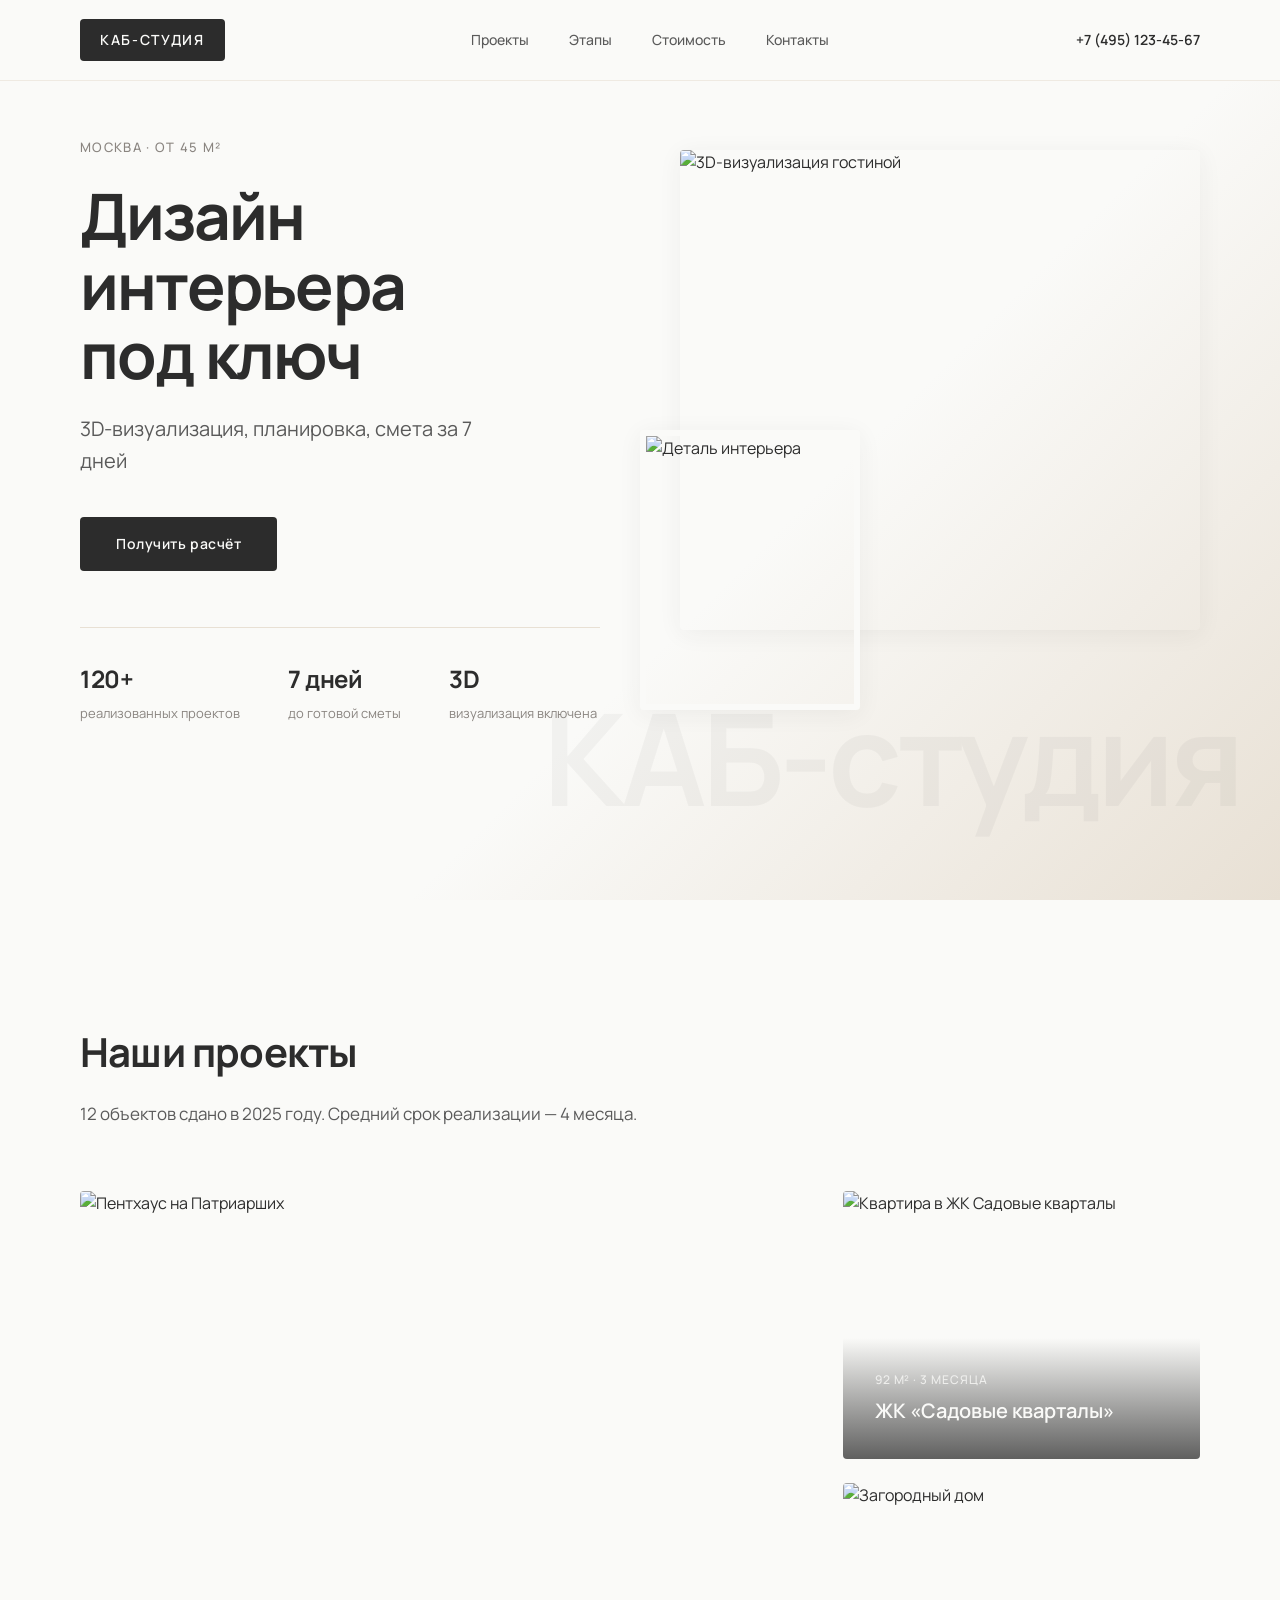
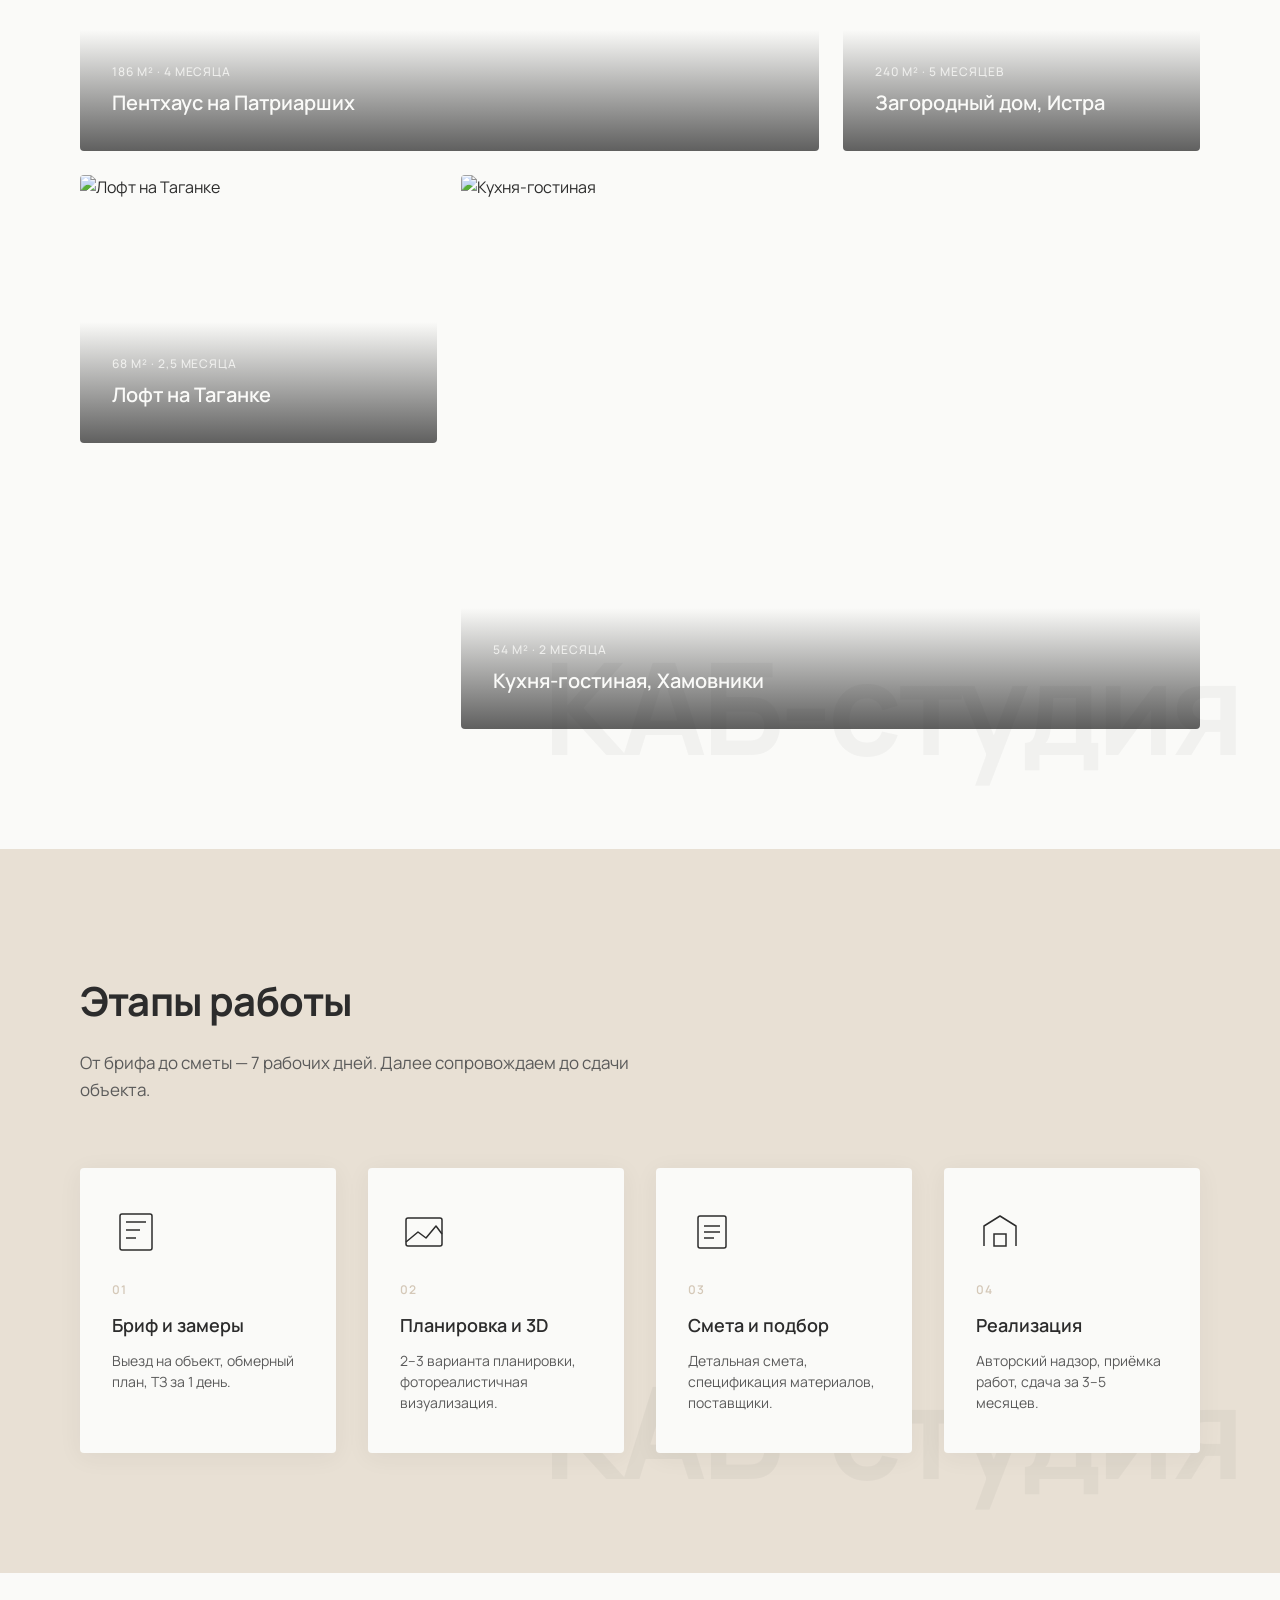
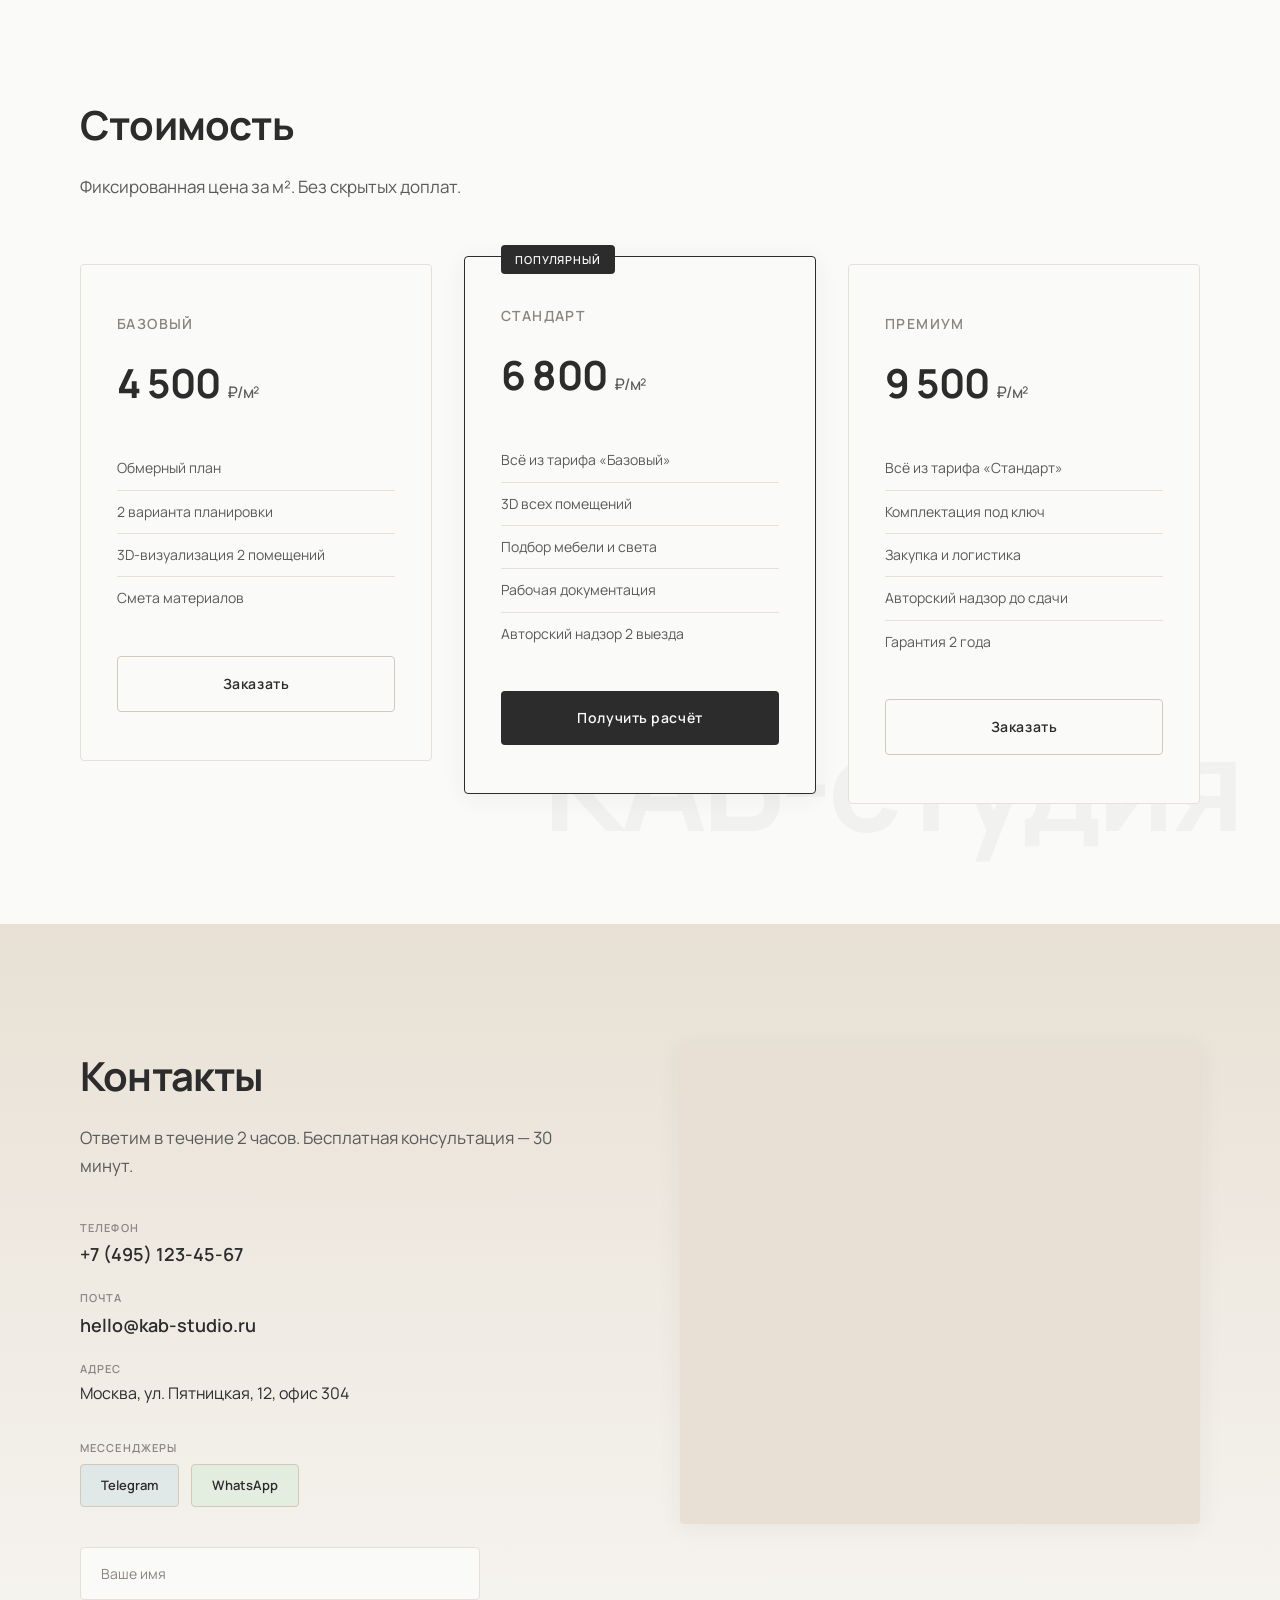
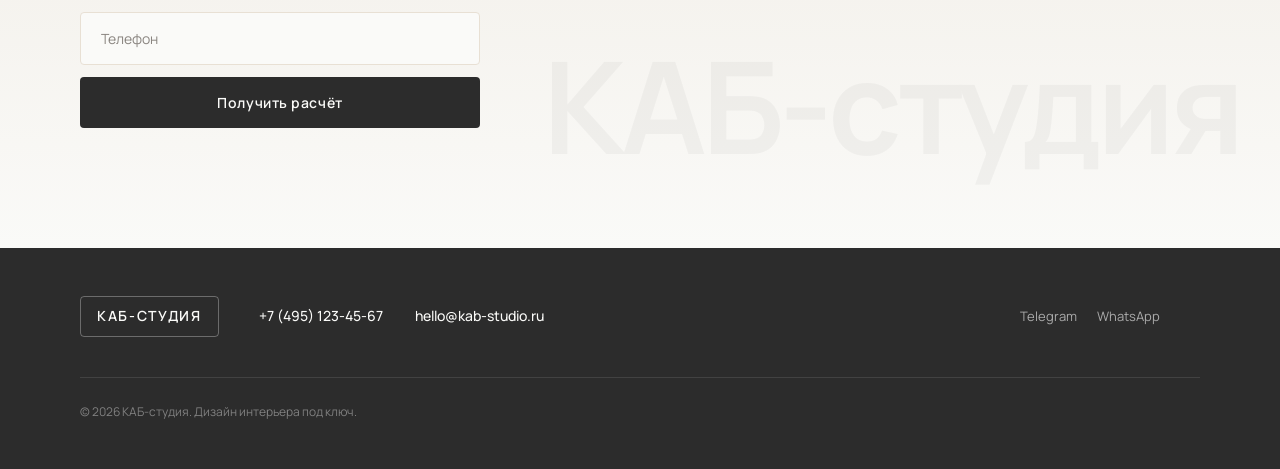
==== портфель_сайтов/Интерьер/index.html @ 3a4662e7 "Add site samples section with five portfolio demos from портфель_сайтов." ====
<!DOCTYPE html>
<html lang="ru">
<head>
  <meta charset="UTF-8">
  <meta name="viewport" content="width=device-width, initial-scale=1.0">
  <title>КАБ‑студия — Дизайн интерьера под ключ</title>
  <link rel="preconnect" href="https://fonts.googleapis.com">
  <link rel="preconnect" href="https://fonts.gstatic.com" crossorigin>
  <link href="https://fonts.googleapis.com/css2?family=Manrope:wght@400;500;600;700&display=swap" rel="stylesheet">
  <link rel="stylesheet" href="styles.css">
</head>
<body>

  <header class="header">
    <div class="container header__inner">
      <a href="#" class="logo">КАБ‑студия</a>
      <nav class="nav">
        <a href="#projects">Проекты</a>
        <a href="#steps">Этапы</a>
        <a href="#pricing">Стоимость</a>
        <a href="#contacts">Контакты</a>
      </nav>
      <a href="#contacts" class="header__cta">+7 (495) 123‑45‑67</a>
    </div>
  </header>

  <main>

  <section class="hero section">
    <span class="watermark" aria-hidden="true">КАБ‑студия</span>
    <div class="container hero__inner">
      <div class="hero__content">
        <p class="hero__tag">Москва · от 45 м²</p>
        <h1 class="hero__title">Дизайн интерьера<br>под ключ</h1>
        <p class="hero__subtitle">3D‑визуализация, планировка, смета за 7 дней</p>
        <a href="#contacts" class="btn btn--primary">Получить расчёт</a>
        <ul class="hero__stats">
          <li><strong>120+</strong> реализованных проектов</li>
          <li><strong>7 дней</strong> до готовой сметы</li>
          <li><strong>3D</strong> визуализация включена</li>
        </ul>
      </div>
      <div class="hero__visual">
        <img src="https://images.unsplash.com/photo-1600210492486-724fe5c67fb0?w=900&q=80" alt="3D-визуализация гостиной" class="hero__img hero__img--main">
        <img src="https://images.unsplash.com/photo-1600607687939-ce8a6c25118c?w=500&q=80" alt="Деталь интерьера" class="hero__img hero__img--accent">
      </div>
    </div>
  </section>

  <section id="projects" class="projects section">
    <span class="watermark" aria-hidden="true">КАБ‑студия</span>
    <div class="container">
      <div class="section__head">
        <h2 class="section__title">Наши проекты</h2>
        <p class="section__desc">12 объектов сдано в 2025 году. Средний срок реализации — 4 месяца.</p>
      </div>
      <div class="projects__grid">
        <article class="project-card project-card--large">
          <img src="https://images.unsplash.com/photo-1600585154340-be6161a56a0c?w=1200&q=80" alt="Пентхаус на Патриарших">
          <div class="project-card__info">
            <span class="project-card__meta">186 м² · 4 месяца</span>
            <h3>Пентхаус на Патриарших</h3>
          </div>
        </article>
        <article class="project-card">
          <img src="https://images.unsplash.com/photo-1600210492490-204d4d38865d?w=700&q=80" alt="Квартира в ЖК Садовые кварталы">
          <div class="project-card__info">
            <span class="project-card__meta">92 м² · 3 месяца</span>
            <h3>ЖК «Садовые кварталы»</h3>
          </div>
        </article>
        <article class="project-card">
          <img src="https://images.unsplash.com/photo-1600566753190-17f0baa2a6c3?w=700&q=80" alt="Загородный дом">
          <div class="project-card__info">
            <span class="project-card__meta">240 м² · 5 месяцев</span>
            <h3>Загородный дом, Истра</h3>
          </div>
        </article>
        <article class="project-card">
          <img src="https://images.unsplash.com/photo-1600607687644-c7171b42498f?w=700&q=80" alt="Лофт на Таганке">
          <div class="project-card__info">
            <span class="project-card__meta">68 м² · 2,5 месяца</span>
            <h3>Лофт на Таганке</h3>
          </div>
        </article>
        <article class="project-card project-card--wide">
          <img src="https://images.unsplash.com/photo-1616486338812-3dadae4b4ace?w=1200&q=80" alt="Кухня-гостиная">
          <div class="project-card__info">
            <span class="project-card__meta">54 м² · 2 месяца</span>
            <h3>Кухня‑гостиная, Хамовники</h3>
          </div>
        </article>
      </div>
    </div>
  </section>

  <section id="steps" class="steps section">
    <span class="watermark" aria-hidden="true">КАБ‑студия</span>
    <div class="container">
      <div class="section__head">
        <h2 class="section__title">Этапы работы</h2>
        <p class="section__desc">От брифа до сметы — 7 рабочих дней. Далее сопровождаем до сдачи объекта.</p>
      </div>
      <div class="steps__grid">
        <div class="step-card">
          <div class="step-card__icon">
            <svg viewBox="0 0 48 48" fill="none" aria-hidden="true"><rect x="8" y="6" width="32" height="36" rx="2" stroke="currentColor" stroke-width="1.5"/><line x1="14" y1="14" x2="34" y2="14" stroke="currentColor" stroke-width="1.5"/><line x1="14" y1="22" x2="28" y2="22" stroke="currentColor" stroke-width="1.5"/><line x1="14" y1="30" x2="24" y2="30" stroke="currentColor" stroke-width="1.5"/></svg>
          </div>
          <span class="step-card__num">01</span>
          <h3>Бриф и замеры</h3>
          <p>Выезд на объект, обмерный план, ТЗ за 1 день.</p>
        </div>
        <div class="step-card">
          <div class="step-card__icon">
            <svg viewBox="0 0 48 48" fill="none" aria-hidden="true"><rect x="6" y="10" width="36" height="28" rx="2" stroke="currentColor" stroke-width="1.5"/><path d="M6 34l12-10 8 6 10-12 6 8" stroke="currentColor" stroke-width="1.5" stroke-linejoin="round"/></svg>
          </div>
          <span class="step-card__num">02</span>
          <h3>Планировка и 3D</h3>
          <p>2–3 варианта планировки, фотореалистичная визуализация.</p>
        </div>
        <div class="step-card">
          <div class="step-card__icon">
            <svg viewBox="0 0 48 48" fill="none" aria-hidden="true"><rect x="10" y="8" width="28" height="32" rx="2" stroke="currentColor" stroke-width="1.5"/><line x1="16" y1="18" x2="32" y2="18" stroke="currentColor" stroke-width="1.5"/><line x1="16" y1="24" x2="32" y2="24" stroke="currentColor" stroke-width="1.5"/><line x1="16" y1="30" x2="26" y2="30" stroke="currentColor" stroke-width="1.5"/></svg>
          </div>
          <span class="step-card__num">03</span>
          <h3>Смета и подбор</h3>
          <p>Детальная смета, спецификация материалов, поставщики.</p>
        </div>
        <div class="step-card">
          <div class="step-card__icon">
            <svg viewBox="0 0 48 48" fill="none" aria-hidden="true"><path d="M8 38V18l16-10 16 10v20" stroke="currentColor" stroke-width="1.5" stroke-linejoin="round"/><rect x="18" y="26" width="12" height="12" stroke="currentColor" stroke-width="1.5"/></svg>
          </div>
          <span class="step-card__num">04</span>
          <h3>Реализация</h3>
          <p>Авторский надзор, приёмка работ, сдача за 3–5 месяцев.</p>
        </div>
      </div>
    </div>
  </section>

  <section id="pricing" class="pricing section">
    <span class="watermark" aria-hidden="true">КАБ‑студия</span>
    <div class="container">
      <div class="section__head">
        <h2 class="section__title">Стоимость</h2>
        <p class="section__desc">Фиксированная цена за м². Без скрытых доплат.</p>
      </div>
      <div class="pricing__grid">
        <article class="price-card">
          <h3 class="price-card__name">Базовый</h3>
          <p class="price-card__price">4 500 <span>₽/м²</span></p>
          <ul class="price-card__list">
            <li>Обмерный план</li>
            <li>2 варианта планировки</li>
            <li>3D‑визуализация 2 помещений</li>
            <li>Смета материалов</li>
          </ul>
          <a href="#contacts" class="btn btn--outline">Заказать</a>
        </article>
        <article class="price-card price-card--featured">
          <span class="price-card__badge">Популярный</span>
          <h3 class="price-card__name">Стандарт</h3>
          <p class="price-card__price">6 800 <span>₽/м²</span></p>
          <ul class="price-card__list">
            <li>Всё из тарифа «Базовый»</li>
            <li>3D всех помещений</li>
            <li>Подбор мебели и света</li>
            <li>Рабочая документация</li>
            <li>Авторский надзор 2 выезда</li>
          </ul>
          <a href="#contacts" class="btn btn--primary">Получить расчёт</a>
        </article>
        <article class="price-card">
          <h3 class="price-card__name">Премиум</h3>
          <p class="price-card__price">9 500 <span>₽/м²</span></p>
          <ul class="price-card__list">
            <li>Всё из тарифа «Стандарт»</li>
            <li>Комплектация под ключ</li>
            <li>Закупка и логистика</li>
            <li>Авторский надзор до сдачи</li>
            <li>Гарантия 2 года</li>
          </ul>
          <a href="#contacts" class="btn btn--outline">Заказать</a>
        </article>
      </div>
    </div>
  </section>

  <section id="contacts" class="contacts section">
    <span class="watermark" aria-hidden="true">КАБ‑студия</span>
    <div class="container contacts__inner">
      <div class="contacts__info">
        <h2 class="section__title">Контакты</h2>
        <p class="contacts__lead">Ответим в течение 2 часов. Бесплатная консультация — 30 минут.</p>
        <ul class="contacts__list">
          <li>
            <span class="contacts__label">Телефон</span>
            <a href="tel:+74951234567">+7 (495) 123‑45‑67</a>
          </li>
          <li>
            <span class="contacts__label">Почта</span>
            <a href="mailto:hello@kab-studio.ru">hello@kab-studio.ru</a>
          </li>
          <li>
            <span class="contacts__label">Адрес</span>
            <span>Москва, ул. Пятницкая, 12, офис 304</span>
          </li>
        </ul>
        <div class="messengers">
          <span class="contacts__label">Мессенджеры</span>
          <div class="messengers__links">
            <a href="#" class="messenger messenger--tg" aria-label="Telegram">Telegram</a>
            <a href="#" class="messenger messenger--wa" aria-label="WhatsApp">WhatsApp</a>
          </div>
        </div>
        <form class="contact-form" id="contactForm">
          <input type="text" name="name" placeholder="Ваше имя" required>
          <input type="tel" name="phone" placeholder="Телефон" required>
          <button type="submit" class="btn btn--primary">Получить расчёт</button>
        </form>
      </div>
      <div class="contacts__map">
        <iframe
          title="Карта офиса КАБ‑студия"
          src="https://www.openstreetmap.org/export/embed.html?bbox=37.625%2C55.740%2C37.635%2C55.746&layer=mapnik&marker=55.743%2C37.630"
          loading="lazy"
          referrerpolicy="no-referrer-when-downgrade">
        </iframe>
      </div>
    </div>
  </section>

  </main>

  <footer class="footer">
    <div class="container footer__inner">
      <a href="#" class="logo logo--footer">КАБ‑студия</a>
      <div class="footer__contacts">
        <a href="tel:+74951234567">+7 (495) 123‑45‑67</a>
        <a href="mailto:hello@kab-studio.ru">hello@kab-studio.ru</a>
      </div>
      <div class="footer__messengers">
        <a href="#">Telegram</a>
        <a href="#">WhatsApp</a>
      </div>
      <p class="footer__copy">© 2026 КАБ‑студия. Дизайн интерьера под ключ.</p>
    </div>
  </footer>

  <script src="script.js"></script>
</body>
</html>
---- портфель_сайтов/Интерьер/styles.css ----
/* КАБ‑студия — премиальный лендинг */

:root {
  --white: #fafaf8;
  --beige: #e8e0d4;
  --beige-warm: #d4c8b8;
  --graphite: #2c2c2c;
  --graphite-light: #5a5a5a;
  --graphite-muted: #8a8580;
  --accent: #3d3835;
  --shadow: 0 4px 24px rgba(44, 44, 44, 0.06);
  --radius: 4px;
  --max-width: 1440px;
  --section-pad: 120px;
  --font: 'Manrope', system-ui, sans-serif;
}

*,
*::before,
*::after {
  box-sizing: border-box;
  margin: 0;
  padding: 0;
}

html {
  scroll-behavior: smooth;
}

body {
  font-family: var(--font);
  font-size: 16px;
  line-height: 1.6;
  color: var(--graphite);
  background: var(--white);
  min-width: 1280px;
}

img {
  display: block;
  max-width: 100%;
  height: auto;
}

a {
  color: inherit;
  text-decoration: none;
}

ul {
  list-style: none;
}

.container {
  width: 100%;
  max-width: var(--max-width);
  margin: 0 auto;
  padding: 0 80px;
}

.section {
  position: relative;
  padding: var(--section-pad) 0;
  overflow: hidden;
}

.watermark {
  position: absolute;
  right: 40px;
  bottom: 40px;
  font-size: clamp(80px, 10vw, 140px);
  font-weight: 700;
  letter-spacing: -0.04em;
  color: var(--graphite);
  opacity: 0.04;
  pointer-events: none;
  user-select: none;
  white-space: nowrap;
  z-index: 0;
}

/* Logo */
.logo {
  display: inline-flex;
  align-items: center;
  padding: 10px 20px;
  background: var(--graphite);
  color: var(--white);
  font-size: 14px;
  font-weight: 600;
  letter-spacing: 0.12em;
  text-transform: uppercase;
  border-radius: var(--radius);
  transition: background 0.2s;
}

.logo:hover {
  background: var(--accent);
}

.logo--footer {
  background: transparent;
  color: var(--white);
  border: 1px solid rgba(255, 255, 255, 0.3);
  padding: 8px 16px;
}

/* Header */
.header {
  position: fixed;
  top: 0;
  left: 0;
  right: 0;
  z-index: 100;
  background: rgba(250, 250, 248, 0.92);
  backdrop-filter: blur(12px);
  border-bottom: 1px solid rgba(232, 224, 212, 0.6);
}

.header__inner {
  display: flex;
  align-items: center;
  justify-content: space-between;
  height: 80px;
}

.nav {
  display: flex;
  gap: 40px;
}

.nav a {
  font-size: 14px;
  font-weight: 500;
  color: var(--graphite-light);
  transition: color 0.2s;
}

.nav a:hover {
  color: var(--graphite);
}

.header__cta {
  font-size: 14px;
  font-weight: 600;
  color: var(--graphite);
}

/* Buttons */
.btn {
  display: inline-flex;
  align-items: center;
  justify-content: center;
  padding: 16px 36px;
  font-family: var(--font);
  font-size: 14px;
  font-weight: 600;
  letter-spacing: 0.04em;
  border: none;
  border-radius: var(--radius);
  cursor: pointer;
  transition: background 0.2s, color 0.2s, border-color 0.2s;
}

.btn--primary {
  background: var(--graphite);
  color: var(--white);
}

.btn--primary:hover {
  background: var(--accent);
}

.btn--outline {
  background: transparent;
  color: var(--graphite);
  border: 1.5px solid var(--beige-warm);
}

.btn--outline:hover {
  border-color: var(--graphite);
}

/* Hero */
.hero {
  min-height: 100vh;
  padding-top: 80px;
  display: flex;
  align-items: center;
  background: linear-gradient(135deg, var(--white) 60%, var(--beige) 100%);
}

.hero__inner {
  display: grid;
  grid-template-columns: 1fr 1fr;
  gap: 80px;
  align-items: center;
  position: relative;
  z-index: 1;
}

.hero__tag {
  font-size: 13px;
  font-weight: 500;
  letter-spacing: 0.1em;
  text-transform: uppercase;
  color: var(--graphite-muted);
  margin-bottom: 24px;
}

.hero__title {
  font-size: 64px;
  font-weight: 700;
  line-height: 1.08;
  letter-spacing: -0.03em;
  color: var(--graphite);
  margin-bottom: 24px;
}

.hero__subtitle {
  font-size: 20px;
  font-weight: 400;
  color: var(--graphite-light);
  margin-bottom: 40px;
  max-width: 420px;
}

.hero__stats {
  display: flex;
  gap: 48px;
  margin-top: 56px;
  padding-top: 32px;
  border-top: 1px solid var(--beige);
}

.hero__stats li {
  font-size: 13px;
  color: var(--graphite-muted);
}

.hero__stats strong {
  display: block;
  font-size: 24px;
  font-weight: 700;
  color: var(--graphite);
  margin-bottom: 4px;
  letter-spacing: -0.02em;
}

.hero__visual {
  position: relative;
  height: 560px;
}

.hero__img {
  object-fit: cover;
  border-radius: var(--radius);
  box-shadow: var(--shadow);
}

.hero__img--main {
  width: 100%;
  height: 480px;
}

.hero__img--accent {
  position: absolute;
  bottom: 0;
  left: -40px;
  width: 220px;
  height: 280px;
  border: 6px solid var(--white);
}

/* Section head */
.section__head {
  margin-bottom: 64px;
  max-width: 560px;
}

.section__title {
  font-size: 40px;
  font-weight: 700;
  letter-spacing: -0.02em;
  color: var(--graphite);
  margin-bottom: 16px;
}

.section__desc {
  font-size: 17px;
  color: var(--graphite-light);
}

/* Projects */
.projects {
  background: var(--white);
}

.projects__grid {
  display: grid;
  grid-template-columns: repeat(3, 1fr);
  grid-template-rows: auto auto;
  gap: 24px;
  position: relative;
  z-index: 1;
}

.project-card {
  position: relative;
  border-radius: var(--radius);
  overflow: hidden;
  aspect-ratio: 4 / 3;
}

.project-card--large {
  grid-column: span 2;
  grid-row: span 2;
  aspect-ratio: auto;
  min-height: 520px;
}

.project-card--wide {
  grid-column: span 2;
}

.project-card img {
  width: 100%;
  height: 100%;
  object-fit: cover;
  transition: transform 0.6s ease;
}

.project-card:hover img {
  transform: scale(1.04);
}

.project-card__info {
  position: absolute;
  bottom: 0;
  left: 0;
  right: 0;
  padding: 32px;
  background: linear-gradient(transparent, rgba(44, 44, 44, 0.75));
  color: var(--white);
}

.project-card__meta {
  font-size: 12px;
  font-weight: 500;
  letter-spacing: 0.08em;
  text-transform: uppercase;
  opacity: 0.8;
  margin-bottom: 6px;
  display: block;
}

.project-card__info h3 {
  font-size: 20px;
  font-weight: 600;
}

/* Steps */
.steps {
  background: var(--beige);
}

.steps__grid {
  display: grid;
  grid-template-columns: repeat(4, 1fr);
  gap: 32px;
  position: relative;
  z-index: 1;
}

.step-card {
  background: var(--white);
  padding: 40px 32px;
  border-radius: var(--radius);
  box-shadow: var(--shadow);
}

.step-card__icon {
  width: 48px;
  height: 48px;
  color: var(--graphite);
  margin-bottom: 24px;
}

.step-card__icon svg {
  width: 100%;
  height: 100%;
}

.step-card__num {
  font-size: 12px;
  font-weight: 600;
  letter-spacing: 0.12em;
  color: var(--beige-warm);
  margin-bottom: 12px;
  display: block;
}

.step-card h3 {
  font-size: 18px;
  font-weight: 600;
  margin-bottom: 10px;
  color: var(--graphite);
}

.step-card p {
  font-size: 14px;
  color: var(--graphite-light);
  line-height: 1.5;
}

/* Pricing */
.pricing {
  background: var(--white);
}

.pricing__grid {
  display: grid;
  grid-template-columns: repeat(3, 1fr);
  gap: 32px;
  align-items: start;
  position: relative;
  z-index: 1;
}

.price-card {
  background: var(--white);
  border: 1px solid var(--beige);
  border-radius: var(--radius);
  padding: 48px 36px;
  position: relative;
}

.price-card--featured {
  border-color: var(--graphite);
  box-shadow: var(--shadow);
  transform: translateY(-8px);
}

.price-card__badge {
  position: absolute;
  top: -12px;
  left: 36px;
  background: var(--graphite);
  color: var(--white);
  font-size: 11px;
  font-weight: 600;
  letter-spacing: 0.08em;
  text-transform: uppercase;
  padding: 6px 14px;
  border-radius: var(--radius);
}

.price-card__name {
  font-size: 14px;
  font-weight: 600;
  letter-spacing: 0.1em;
  text-transform: uppercase;
  color: var(--graphite-muted);
  margin-bottom: 16px;
}

.price-card__price {
  font-size: 40px;
  font-weight: 700;
  letter-spacing: -0.02em;
  color: var(--graphite);
  margin-bottom: 32px;
}

.price-card__price span {
  font-size: 16px;
  font-weight: 500;
  color: var(--graphite-light);
}

.price-card__list {
  margin-bottom: 36px;
}

.price-card__list li {
  font-size: 14px;
  color: var(--graphite-light);
  padding: 10px 0;
  border-bottom: 1px solid var(--beige);
}

.price-card__list li:last-child {
  border-bottom: none;
}

.price-card .btn {
  width: 100%;
}

/* Contacts */
.contacts {
  background: linear-gradient(180deg, var(--beige) 0%, var(--white) 100%);
}

.contacts__inner {
  display: grid;
  grid-template-columns: 1fr 1fr;
  gap: 80px;
  align-items: start;
  position: relative;
  z-index: 1;
}

.contacts__lead {
  font-size: 17px;
  color: var(--graphite-light);
  margin-bottom: 40px;
}

.contacts__list {
  margin-bottom: 32px;
}

.contacts__list li {
  margin-bottom: 20px;
}

.contacts__label {
  display: block;
  font-size: 11px;
  font-weight: 600;
  letter-spacing: 0.1em;
  text-transform: uppercase;
  color: var(--graphite-muted);
  margin-bottom: 4px;
}

.contacts__list a {
  font-size: 18px;
  font-weight: 600;
  color: var(--graphite);
  transition: opacity 0.2s;
}

.contacts__list a:hover {
  opacity: 0.7;
}

.messengers {
  margin-bottom: 40px;
}

.messengers__links {
  display: flex;
  gap: 12px;
  margin-top: 8px;
}

.messenger {
  padding: 10px 20px;
  font-size: 13px;
  font-weight: 600;
  border-radius: var(--radius);
  border: 1.5px solid var(--beige-warm);
  transition: background 0.2s, border-color 0.2s;
}

.messenger:hover {
  border-color: var(--graphite);
}

.messenger--tg {
  background: rgba(0, 136, 204, 0.08);
}

.messenger--wa {
  background: rgba(37, 211, 102, 0.08);
}

.contact-form {
  display: flex;
  flex-direction: column;
  gap: 12px;
  max-width: 400px;
}

.contact-form input {
  padding: 16px 20px;
  font-family: var(--font);
  font-size: 14px;
  border: 1px solid var(--beige);
  border-radius: var(--radius);
  background: var(--white);
  color: var(--graphite);
  outline: none;
  transition: border-color 0.2s;
}

.contact-form input:focus {
  border-color: var(--graphite);
}

.contact-form input::placeholder {
  color: var(--graphite-muted);
}

.contacts__map {
  border-radius: var(--radius);
  overflow: hidden;
  box-shadow: var(--shadow);
  height: 480px;
  background: var(--beige);
}

.contacts__map iframe {
  width: 100%;
  height: 100%;
  border: none;
}

/* Footer */
.footer {
  background: var(--graphite);
  color: rgba(255, 255, 255, 0.7);
  padding: 48px 0;
}

.footer__inner {
  display: grid;
  grid-template-columns: auto 1fr auto auto;
  align-items: center;
  gap: 40px;
}

.footer__contacts {
  display: flex;
  gap: 32px;
}

.footer__contacts a {
  font-size: 14px;
  font-weight: 500;
  color: var(--white);
  transition: opacity 0.2s;
}

.footer__contacts a:hover {
  opacity: 0.7;
}

.footer__messengers {
  display: flex;
  gap: 20px;
}

.footer__messengers a {
  font-size: 13px;
  color: rgba(255, 255, 255, 0.6);
  transition: color 0.2s;
}

.footer__messengers a:hover {
  color: var(--white);
}

.footer__copy {
  grid-column: 1 / -1;
  font-size: 12px;
  color: rgba(255, 255, 255, 0.4);
  padding-top: 24px;
  border-top: 1px solid rgba(255, 255, 255, 0.1);
}

/* Form success */
.form-success {
  padding: 16px 20px;
  background: var(--beige);
  border-radius: var(--radius);
  font-size: 14px;
  font-weight: 500;
  color: var(--graphite);
}
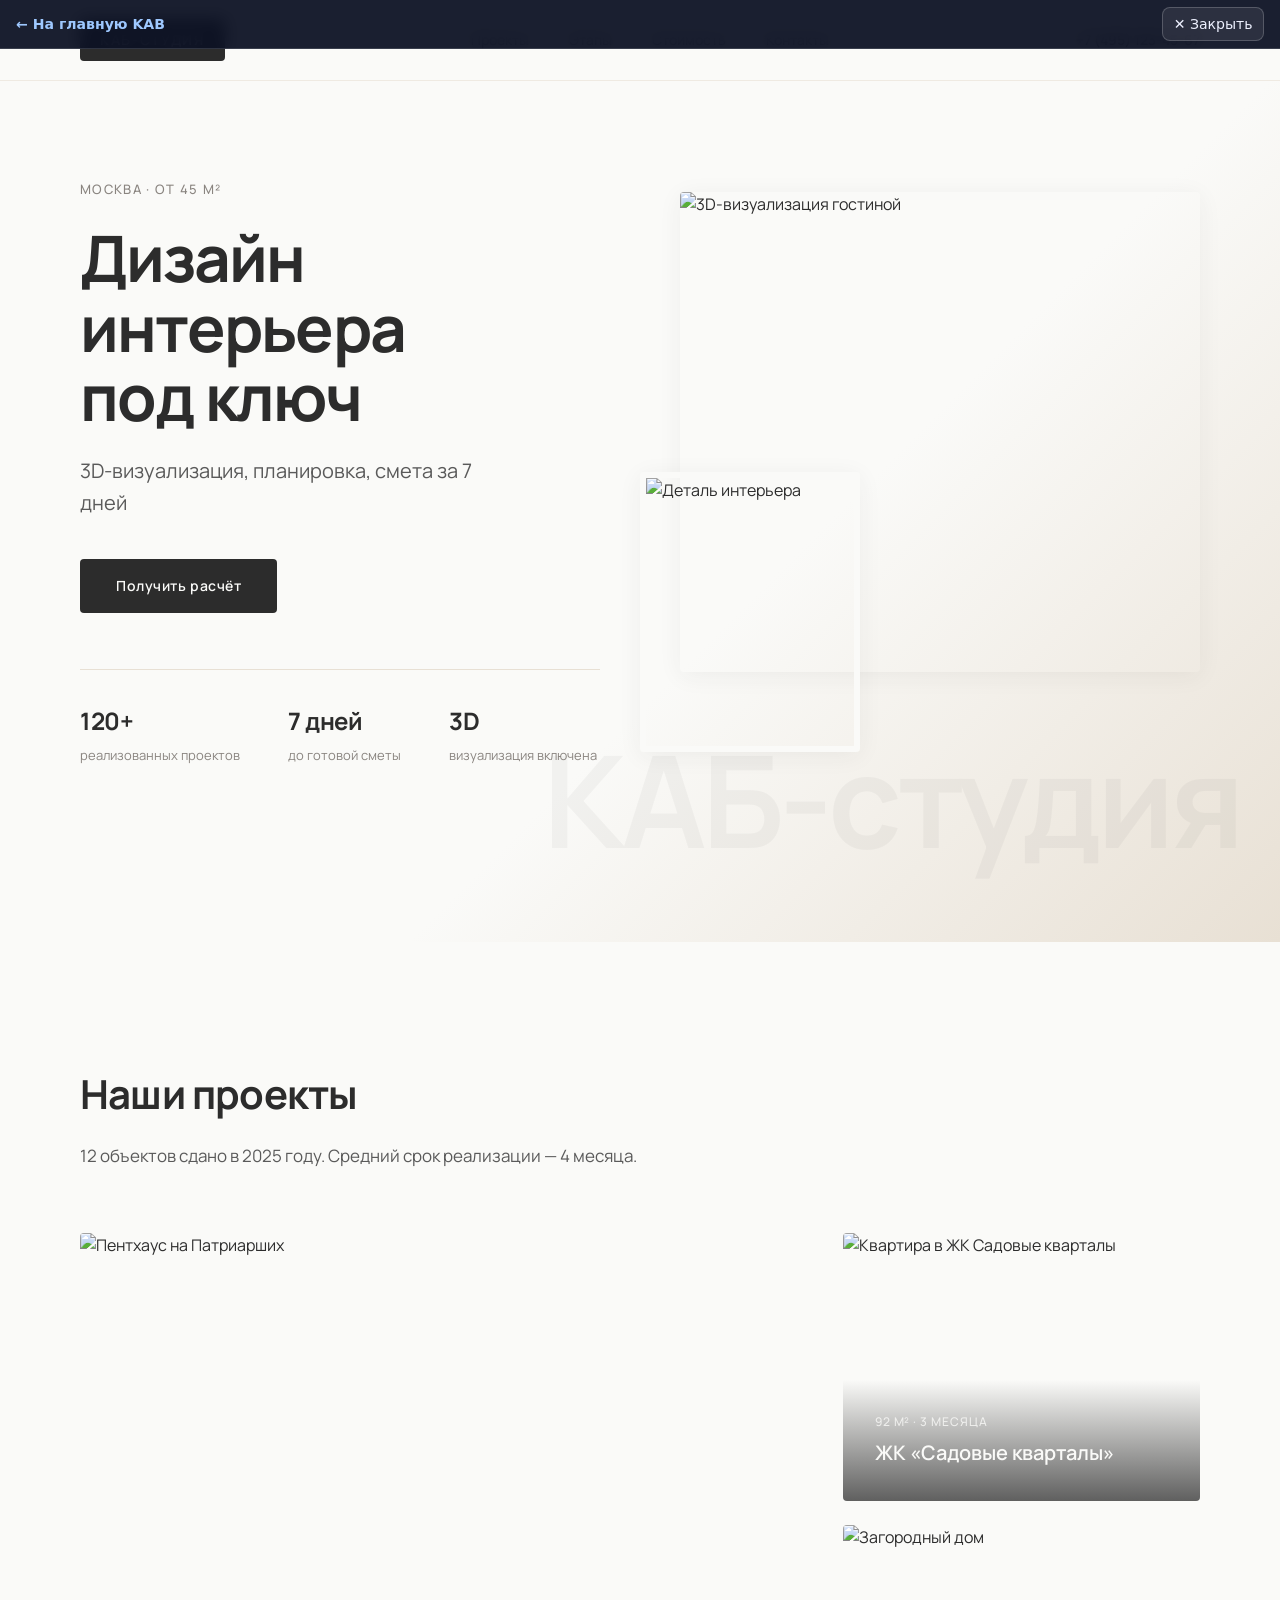
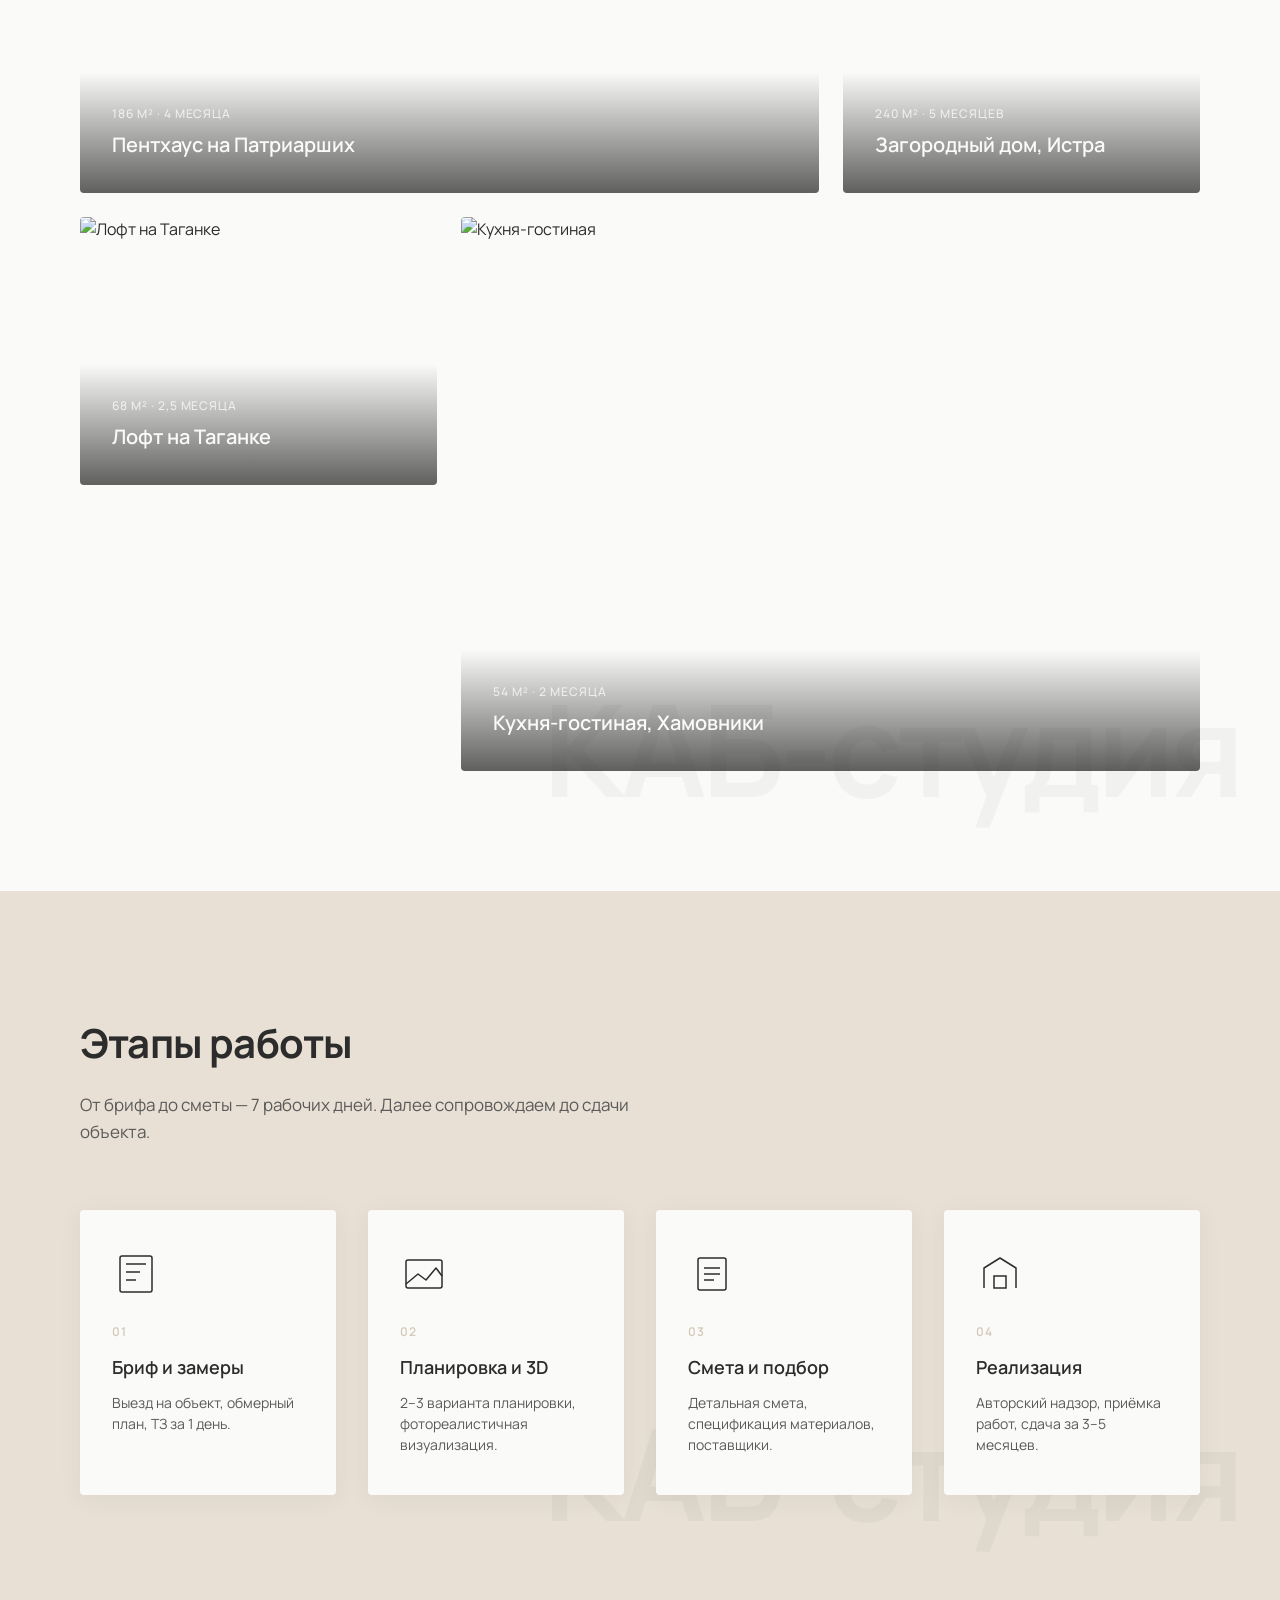
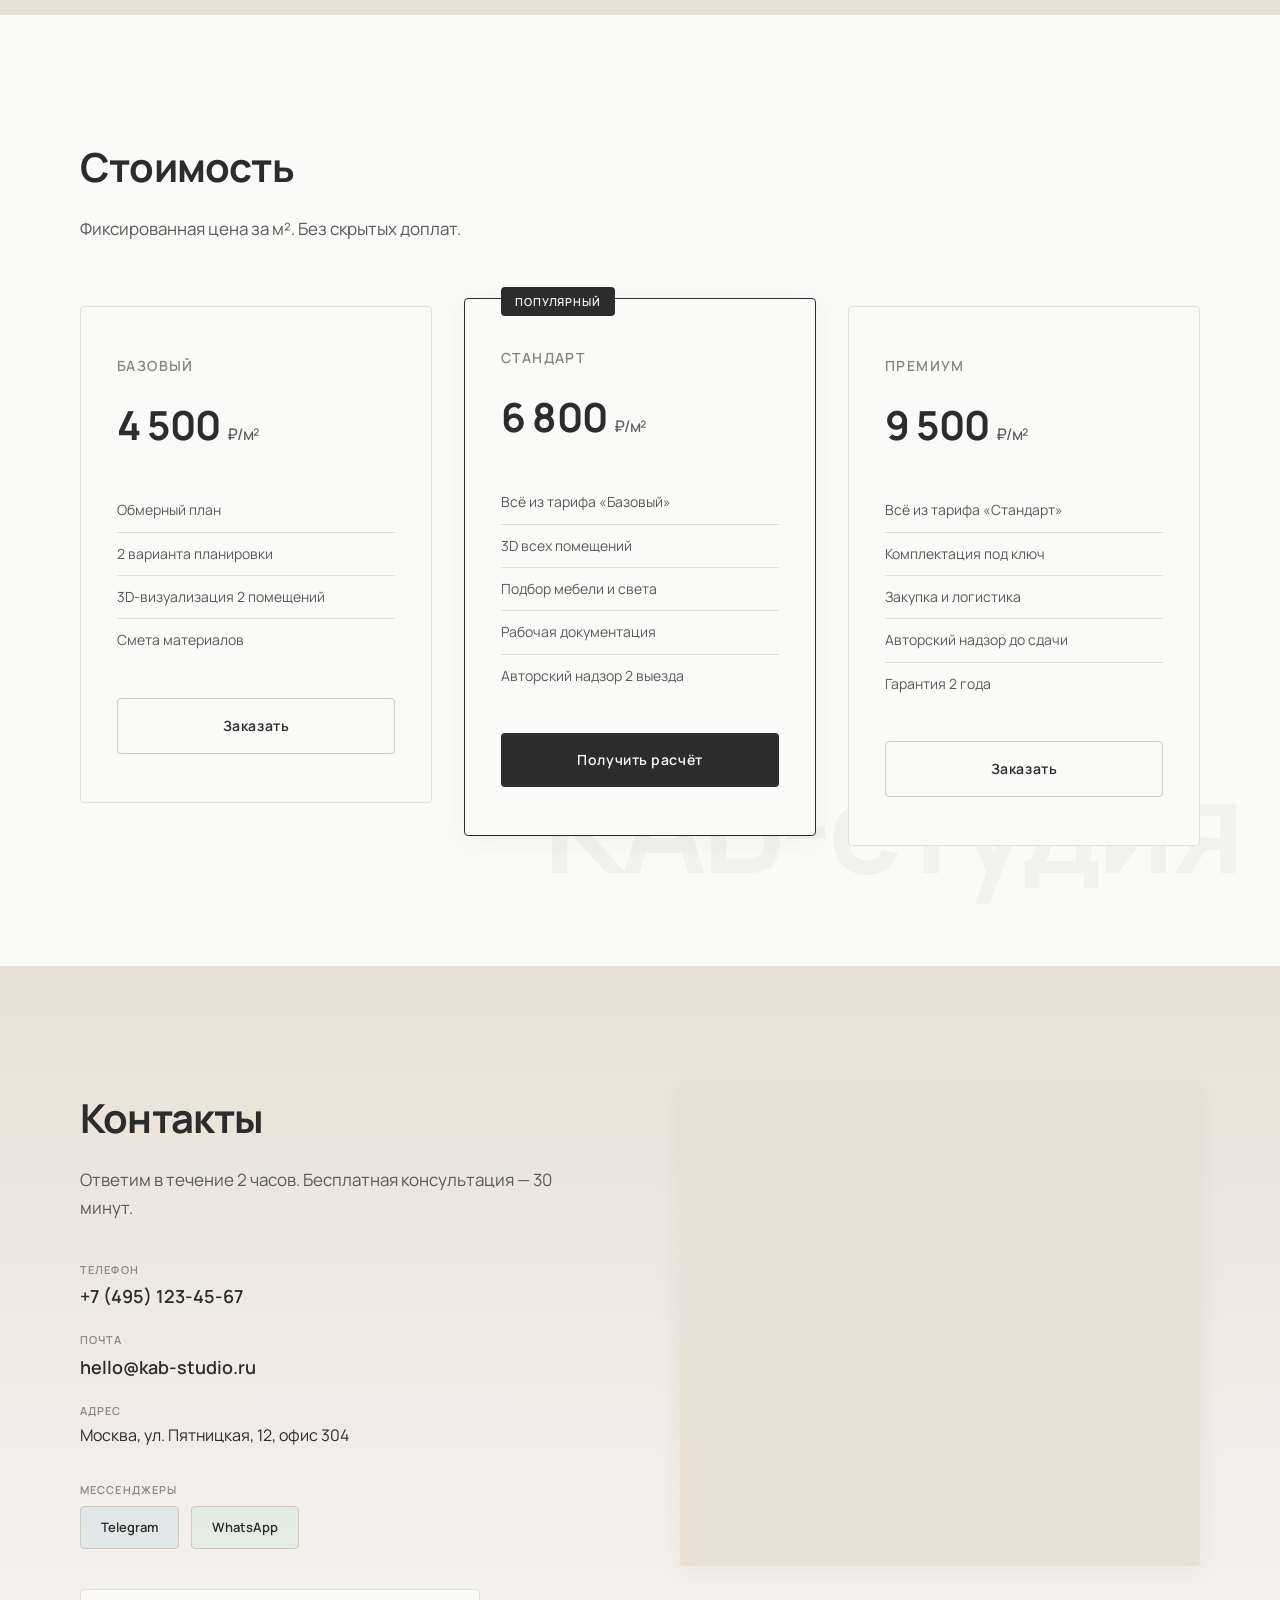
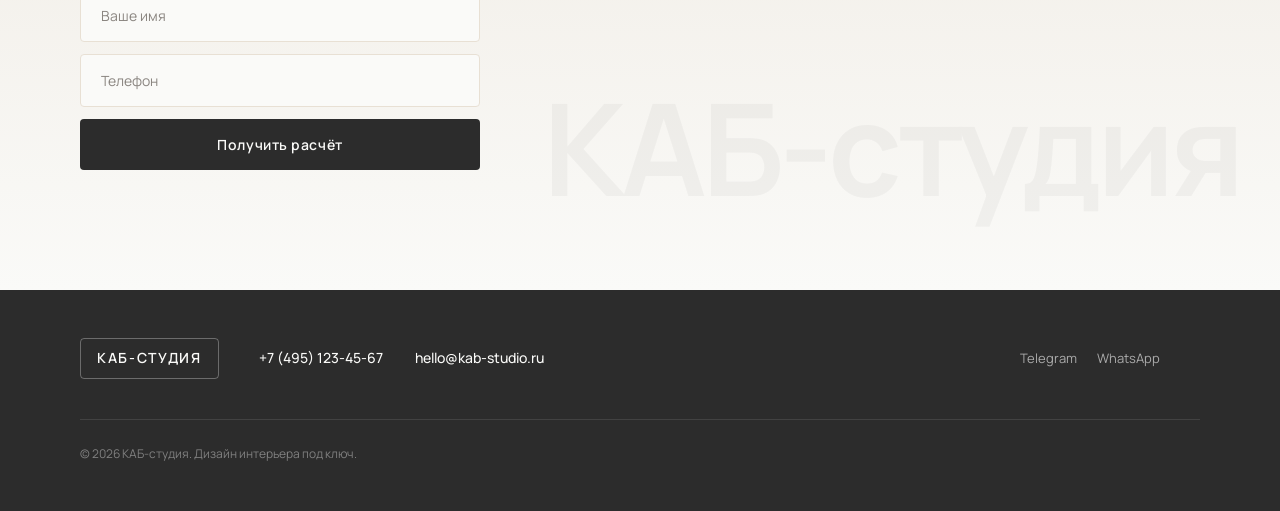
==== commit bec23745: "Release v1.1.0: demo back navigation and updated site title." ====
--- a/портфель_сайтов/Интерьер/index.html
+++ b/портфель_сайтов/Интерьер/index.html
@@ -8,6 +8,8 @@
   <link rel="preconnect" href="https://fonts.gstatic.com" crossorigin>
   <link href="https://fonts.googleapis.com/css2?family=Manrope:wght@400;500;600;700&display=swap" rel="stylesheet">
   <link rel="stylesheet" href="styles.css">
+  <link rel="stylesheet" href="../back-home.css">
+  <script src="../back-home.js" defer></script>
 </head>
 <body>
 
--- a/портфель_сайтов/back-home.css
+++ b/портфель_сайтов/back-home.css
@@ -0,0 +1,45 @@
+.kab-back-bar {
+  position: fixed;
+  top: 0;
+  left: 0;
+  right: 0;
+  z-index: 10000;
+  display: flex;
+  align-items: center;
+  justify-content: space-between;
+  gap: 0.75rem;
+  padding: 0.45rem 1rem;
+  background: rgba(12, 18, 36, 0.94);
+  border-bottom: 1px solid rgba(255, 255, 255, 0.14);
+  backdrop-filter: blur(8px);
+  font-family: system-ui, -apple-system, "Segoe UI", sans-serif;
+  font-size: 0.88rem;
+}
+
+body.kab-demo-page {
+  padding-top: 42px;
+}
+
+.kab-back-bar__link {
+  color: #9ec8ff;
+  text-decoration: none;
+  font-weight: 600;
+}
+
+.kab-back-bar__link:hover {
+  color: #c8e0ff;
+}
+
+.kab-back-bar__close {
+  border: 1px solid rgba(255, 255, 255, 0.2);
+  border-radius: 8px;
+  background: rgba(255, 255, 255, 0.08);
+  color: #eef1ff;
+  padding: 0.3rem 0.65rem;
+  cursor: pointer;
+  font: inherit;
+}
+
+.kab-back-bar__close:hover {
+  background: rgba(255, 255, 255, 0.14);
+}
